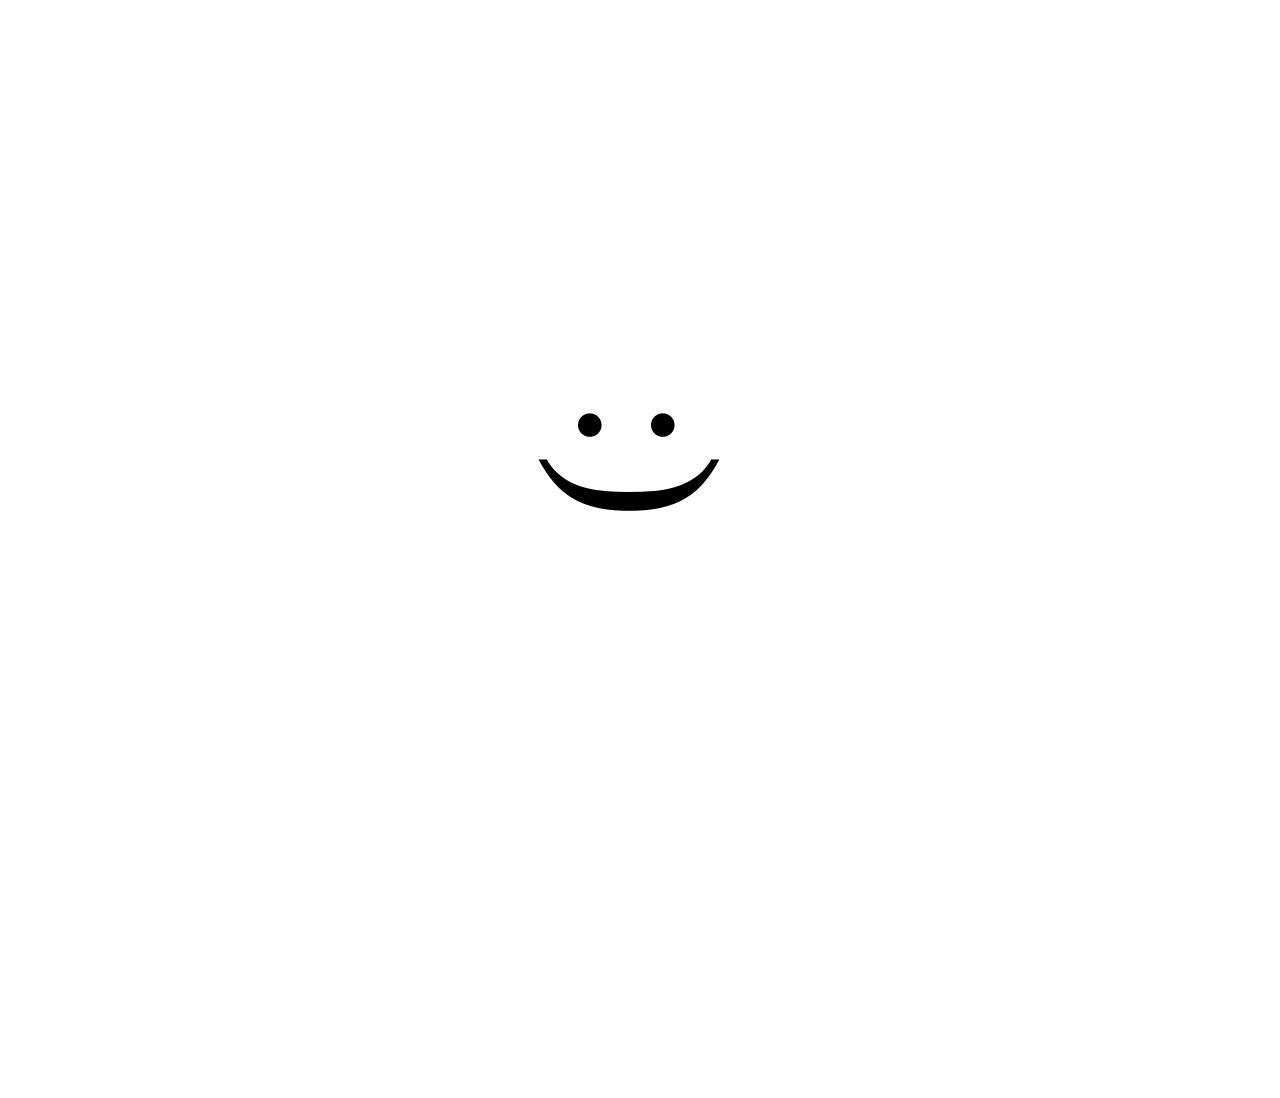
==== index.html @ a6192703 "Initial files added" ====
<html xmlns="http://www.w3.org/1999/xhtml">
<head>
    <!-- Global Site Tag (gtag.js) - Google Analytics -->
    <script async src="https://www.googletagmanager.com/gtag/js?id=UA-97247392-1"></script>
    <script>
        window.dataLayer = window.dataLayer || [];
        function gtag(){dataLayer.push(arguments);}
        gtag('js', new Date());
        gtag('require', 'displayfeatures');
        gtag('config', 'UA-97247392-1');
    </script>
    <title>achintha.net</title>
<style type="text/css">
    .wrapper {
        display: table;
        position: absolute;
        height: 100%;
        width: 100%;
    }
    
    .wrapper-center {
        display: table-cell;
        vertical-align: middle;
    }
	.welcome {
	    text-align: center;
        font-size: 200px;
        transform: rotate(90deg);
	}
</style>
</head>
<body>
    <div class="wrapper">
        <div class="wrapper-center">
            <div class="welcome">:)</div>
        </div>
    </div>
</body>
</html>
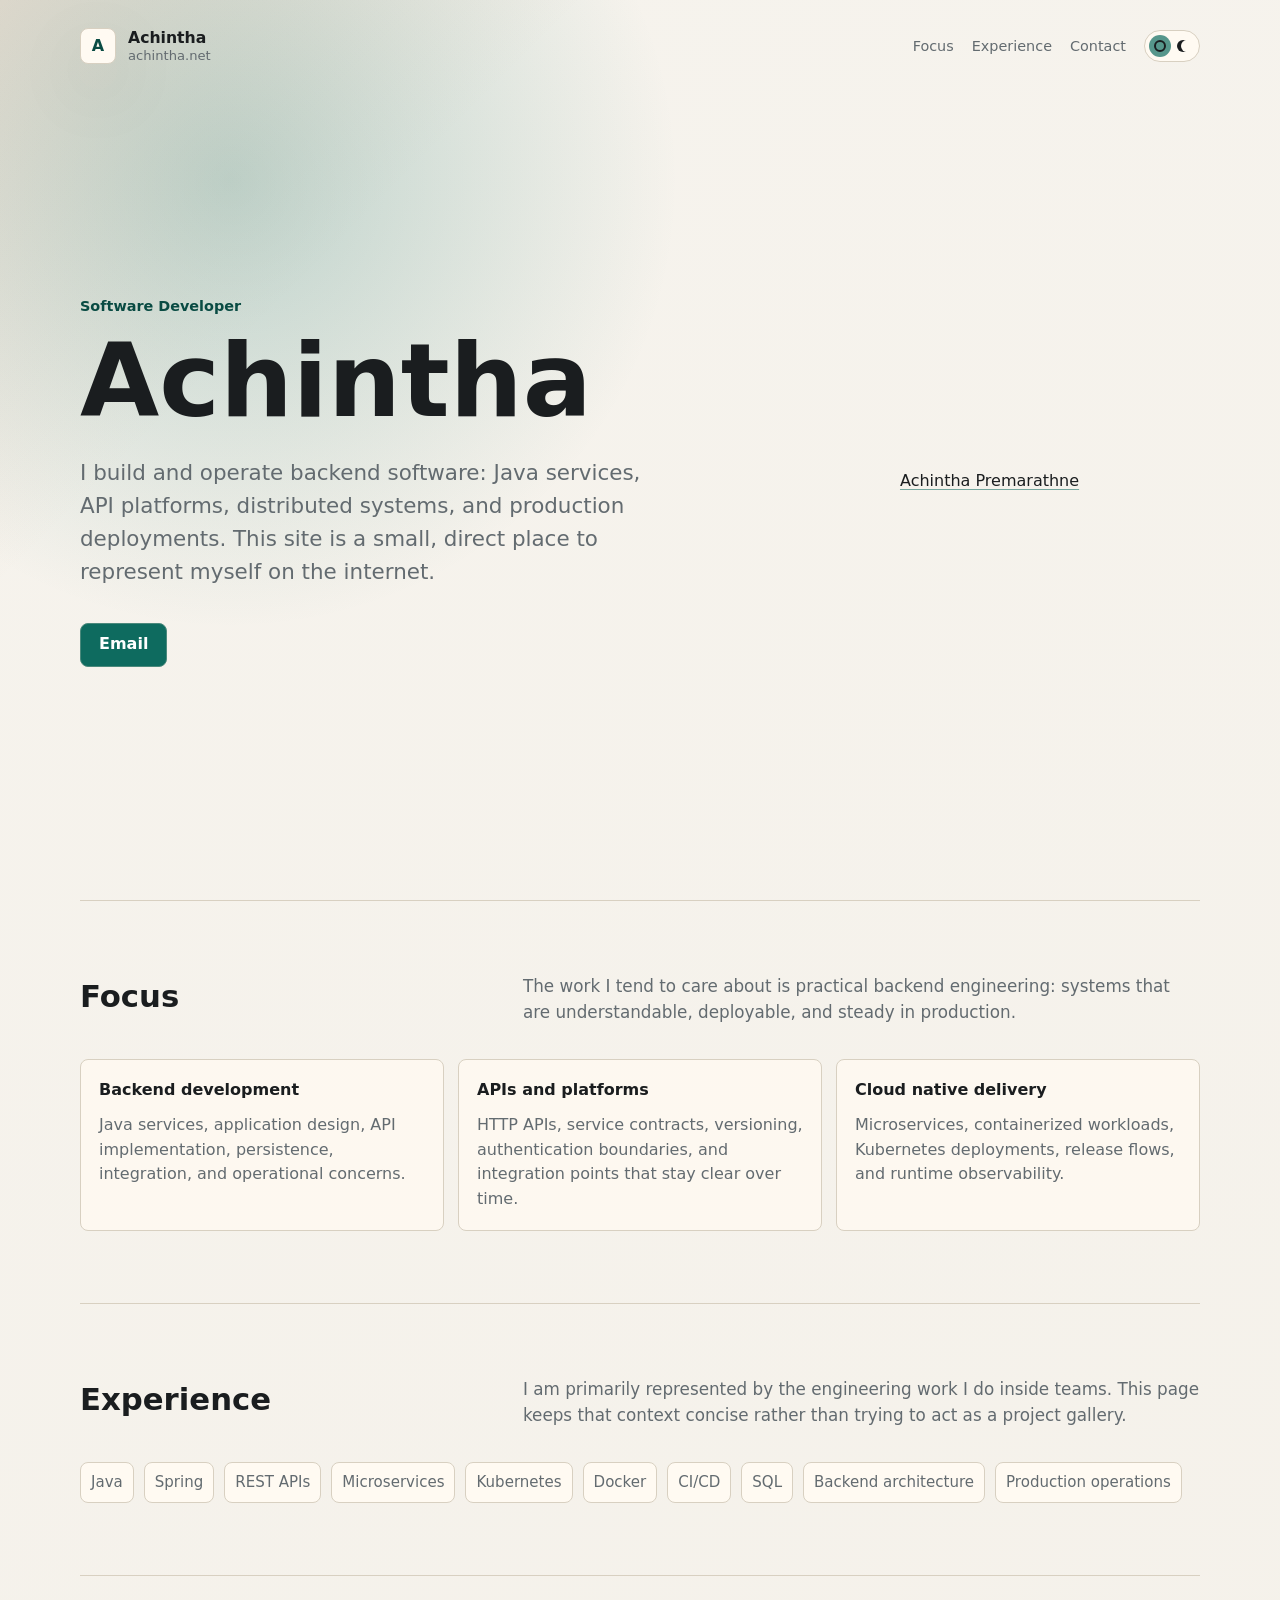
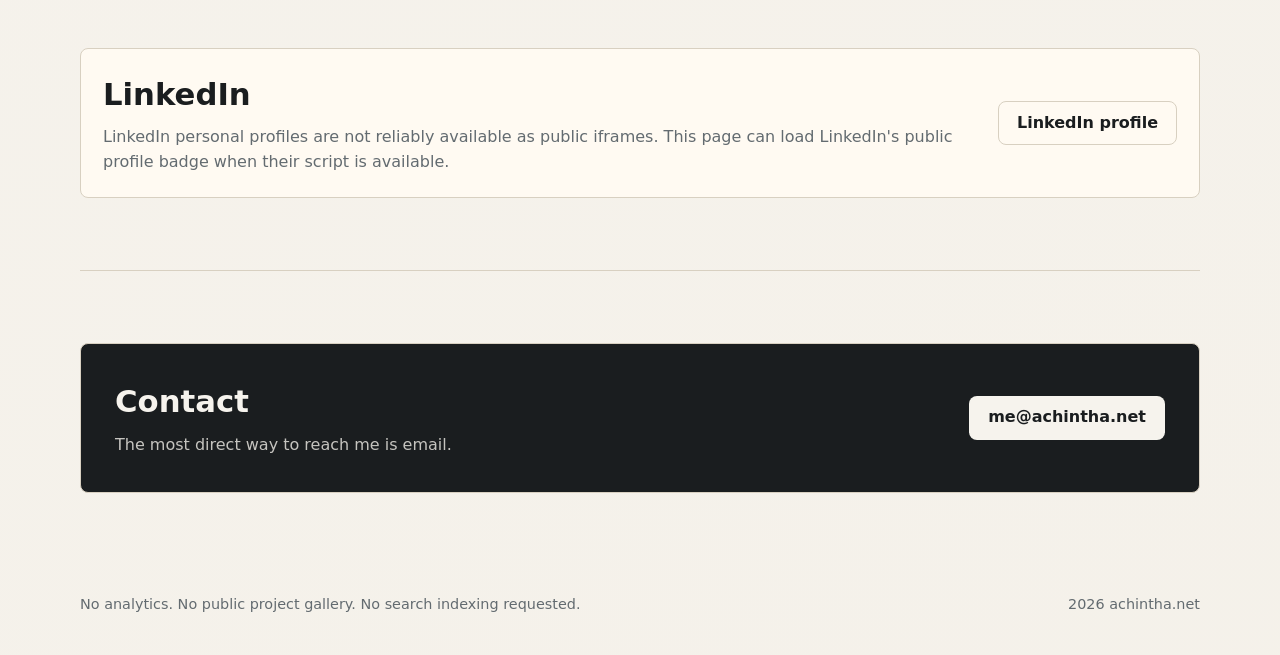
==== commit a49256aa: "Initial commit." ====
--- a/index.html
+++ b/index.html
@@ -1,39 +1,95 @@
-<html xmlns="http://www.w3.org/1999/xhtml">
+<!doctype html>
+<html lang="en">
+
 <head>
-    <!-- Global Site Tag (gtag.js) - Google Analytics -->
-    <script async src="https://www.googletagmanager.com/gtag/js?id=UA-97247392-1"></script>
-    <script>
-        window.dataLayer = window.dataLayer || [];
-        function gtag(){dataLayer.push(arguments);}
-        gtag('js', new Date());
-        gtag('require', 'displayfeatures');
-        gtag('config', 'UA-97247392-1');
-    </script>
-    <title>achintha.net</title>
-<style type="text/css">
-    .wrapper {
-        display: table;
-        position: absolute;
-        height: 100%;
-        width: 100%;
-    }
-    
-    .wrapper-center {
-        display: table-cell;
-        vertical-align: middle;
-    }
-	.welcome {
-	    text-align: center;
-        font-size: 200px;
-        transform: rotate(90deg);
-	}
-</style>
+  <meta charset="utf-8">
+  <meta name="viewport" content="width=device-width, initial-scale=1">
+  <meta name="robots" content="noindex, nofollow, noarchive, nosnippet, noimageindex">
+  <meta name="googlebot" content="noindex, nofollow, noarchive, nosnippet, noimageindex">
+  <meta name="bingbot" content="noindex, nofollow, noarchive, nosnippet, noimageindex">
+  <meta name="referrer" content="strict-origin-when-cross-origin">
+  <meta name="color-scheme" content="light dark">
+  <title>achintha.net</title>
+  <link rel="stylesheet" href="src/css/styles.css">
+  <script src="src/js/scripts.js" defer></script>
 </head>
+
 <body>
-    <div class="wrapper">
-        <div class="wrapper-center">
-            <div class="welcome">:)</div>
+  <div class="page">
+    <header class="site-header">
+      <a class="brand" href="/" aria-label="achintha.net home">
+        <span class="mark" data-field="initial">A</span>
+        <span class="brand-text">
+          <span class="brand-name" data-field="name"></span>
+          <span class="brand-domain" data-field="domain"></span>
+        </span>
+      </a>
+      <div class="header-actions">
+        <nav class="nav" aria-label="Primary navigation" data-region="navigation"></nav>
+        <button class="theme-toggle" type="button" aria-label="Switch to dark theme" aria-pressed="false"
+          data-theme-toggle>
+          <span class="theme-toggle-track" aria-hidden="true">
+            <span class="theme-toggle-icon theme-toggle-icon-light"></span>
+            <span class="theme-toggle-icon theme-toggle-icon-dark"></span>
+            <span class="theme-toggle-knob"></span>
+          </span>
+        </button>
+      </div>
+    </header>
+
+    <main>
+      <section class="hero" aria-labelledby="hero-title">
+        <div>
+          <p class="kicker" data-field="role"></p>
+          <h1 id="hero-title" data-field="name"></h1>
+          <p class="intro" data-field="intro"></p>
+          <div class="actions" data-region="actions"></div>
         </div>
-    </div>
+        <div class="linkedin-render linkedin-render-hero" data-region="hero-linkedin"></div>
+      </section>
+
+      <section class="section" id="focus" aria-labelledby="focus-title">
+        <div class="section-header">
+          <h2 id="focus-title" data-field="focus-title"></h2>
+          <p class="section-lede" data-field="focus-lede"></p>
+        </div>
+        <div class="grid" data-region="focus"></div>
+      </section>
+
+      <section class="section" id="experience" aria-labelledby="experience-title">
+        <div class="section-header">
+          <h2 id="experience-title" data-field="experience-title"></h2>
+          <p class="section-lede" data-field="experience-lede"></p>
+        </div>
+        <ul class="tag-list" data-region="skills"></ul>
+      </section>
+
+      <section class="section" id="linkedin" aria-labelledby="linkedin-title">
+        <div class="linkedin-panel">
+          <div>
+            <h2 id="linkedin-title" data-field="linkedin-title"></h2>
+            <p data-field="linkedin-body"></p>
+          </div>
+          <div class="linkedin-render" data-region="linkedin-action"></div>
+        </div>
+      </section>
+
+      <section class="section" id="contact" aria-labelledby="contact-title">
+        <div class="contact-band">
+          <div>
+            <h2 id="contact-title" data-field="contact-title"></h2>
+            <p data-field="contact-body"></p>
+          </div>
+          <a class="button" data-field="contact-link"></a>
+        </div>
+      </section>
+    </main>
+
+    <footer class="footer">
+      <p data-field="footer-privacy"></p>
+      <p data-field="footer-copyright"></p>
+    </footer>
+  </div>
 </body>
-</html>+
+</html>
--- a/src/css/styles.css
+++ b/src/css/styles.css
@@ -0,0 +1,579 @@
+:root {
+  --bg: #f6f3ed;
+  --surface: #fffaf2;
+  --surface-soft: #ece5d7;
+  --text: #1a1d1f;
+  --muted: #636b70;
+  --line: #d8d0c1;
+  --accent: #0e6b5f;
+  --accent-strong: #094b43;
+  --ambient-primary: rgb(14 107 95 / 24%);
+  --ambient-secondary: rgb(184 94 39 / 12%);
+  --primary-text: #ffffff;
+  --shadow: 0 24px 80px rgb(75 65 46 / 12%);
+  color-scheme: light;
+}
+
+@media (prefers-color-scheme: dark) {
+  :root {
+    --bg: #101312;
+    --surface: #181d1b;
+    --surface-soft: #202724;
+    --text: #f1f0ea;
+    --muted: #a4ada8;
+    --line: #2d3632;
+    --accent: #6fd2be;
+    --accent-strong: #9ee8da;
+    --ambient-primary: rgb(111 210 190 / 28%);
+    --ambient-secondary: rgb(116 135 255 / 16%);
+    --primary-text: #08221e;
+    --shadow: 0 24px 80px rgb(0 0 0 / 35%);
+    color-scheme: dark;
+  }
+}
+
+html[data-theme="light"] {
+  --bg: #f6f3ed;
+  --surface: #fffaf2;
+  --surface-soft: #ece5d7;
+  --text: #1a1d1f;
+  --muted: #636b70;
+  --line: #d8d0c1;
+  --accent: #0e6b5f;
+  --accent-strong: #094b43;
+  --ambient-primary: rgb(14 107 95 / 24%);
+  --ambient-secondary: rgb(184 94 39 / 12%);
+  --primary-text: #ffffff;
+  --shadow: 0 24px 80px rgb(75 65 46 / 12%);
+  color-scheme: light;
+}
+
+html[data-theme="dark"] {
+  --bg: #101312;
+  --surface: #181d1b;
+  --surface-soft: #202724;
+  --text: #f1f0ea;
+  --muted: #a4ada8;
+  --line: #2d3632;
+  --accent: #6fd2be;
+  --accent-strong: #9ee8da;
+  --ambient-primary: rgb(111 210 190 / 28%);
+  --ambient-secondary: rgb(116 135 255 / 16%);
+  --primary-text: #08221e;
+  --shadow: 0 24px 80px rgb(0 0 0 / 35%);
+  color-scheme: dark;
+}
+
+* {
+  box-sizing: border-box;
+}
+
+html {
+  scroll-behavior: smooth;
+}
+
+body {
+  min-width: 320px;
+  margin: 0;
+  background:
+    radial-gradient(circle at 18% 8%, var(--ambient-primary), transparent 28rem),
+    linear-gradient(135deg, var(--ambient-secondary), transparent 26rem),
+    linear-gradient(160deg, var(--bg), color-mix(in srgb, var(--bg) 86%, var(--surface-soft)));
+  color: var(--text);
+  font-family: Inter, ui-sans-serif, system-ui, -apple-system, BlinkMacSystemFont, "Segoe UI", sans-serif;
+  line-height: 1.55;
+}
+
+a {
+  color: inherit;
+  text-decoration-color: color-mix(in srgb, var(--accent) 55%, transparent);
+  text-decoration-thickness: 0.08em;
+  text-underline-offset: 0.2em;
+}
+
+a:hover {
+  color: var(--accent-strong);
+}
+
+.page {
+  width: min(1120px, calc(100% - 40px));
+  margin: 0 auto;
+}
+
+.site-header {
+  display: flex;
+  align-items: center;
+  justify-content: space-between;
+  gap: 24px;
+  padding: 28px 0;
+}
+
+.header-actions {
+  display: flex;
+  align-items: center;
+  gap: 18px;
+}
+
+.brand {
+  display: inline-flex;
+  align-items: center;
+  gap: 12px;
+  min-width: 0;
+  text-decoration: none;
+}
+
+.mark {
+  display: grid;
+  flex: 0 0 auto;
+  width: 36px;
+  height: 36px;
+  place-items: center;
+  border: 1px solid var(--line);
+  border-radius: 8px;
+  background: var(--surface);
+  box-shadow: var(--shadow);
+  color: var(--accent-strong);
+  font-weight: 750;
+}
+
+.brand-text {
+  display: grid;
+  min-width: 0;
+  line-height: 1.2;
+}
+
+.brand-name {
+  overflow: hidden;
+  font-size: 0.98rem;
+  font-weight: 720;
+  text-overflow: ellipsis;
+  white-space: nowrap;
+}
+
+.brand-domain {
+  color: var(--muted);
+  font-size: 0.82rem;
+}
+
+.nav {
+  display: flex;
+  align-items: center;
+  gap: 18px;
+  color: var(--muted);
+  font-size: 0.9rem;
+}
+
+.nav a {
+  text-decoration: none;
+}
+
+.theme-toggle {
+  display: inline-flex;
+  align-items: center;
+  justify-content: center;
+  width: 56px;
+  height: 32px;
+  padding: 0;
+  border: 1px solid var(--line);
+  border-radius: 999px;
+  background: var(--surface);
+  color: var(--text);
+  cursor: pointer;
+}
+
+.theme-toggle:focus-visible {
+  outline: 2px solid var(--accent);
+  outline-offset: 3px;
+}
+
+.theme-toggle-track {
+  position: relative;
+  display: grid;
+  grid-template-columns: 1fr 1fr;
+  align-items: center;
+  width: 48px;
+  height: 24px;
+}
+
+.theme-toggle-icon {
+  position: relative;
+  z-index: 1;
+  display: block;
+  justify-self: center;
+}
+
+.theme-toggle-icon-light {
+  width: 12px;
+  height: 12px;
+  border: 2px solid currentColor;
+  border-radius: 50%;
+}
+
+.theme-toggle-icon-dark {
+  width: 12px;
+  height: 12px;
+  border-radius: 50%;
+  box-shadow: -4px 0 0 0 currentColor;
+  transform: translateX(3px);
+}
+
+.theme-toggle-knob {
+  position: absolute;
+  top: 1px;
+  left: 1px;
+  width: 22px;
+  height: 22px;
+  border-radius: 50%;
+  background: color-mix(in srgb, var(--accent) 70%, var(--surface));
+  transition: transform 180ms ease;
+}
+
+html[data-theme="dark"] .theme-toggle-knob {
+  transform: translateX(24px);
+}
+
+html[data-theme="light"] .theme-toggle-knob {
+  transform: translateX(0);
+}
+
+@media (prefers-color-scheme: dark) {
+  html:not([data-theme]) .theme-toggle-knob {
+    transform: translateX(24px);
+  }
+}
+
+.hero {
+  display: grid;
+  grid-template-columns: minmax(0, 1.1fr) minmax(280px, 0.9fr);
+  gap: clamp(28px, 5vw, 72px);
+  align-items: center;
+  min-height: calc(100svh - 92px);
+  padding: 48px 0 78px;
+}
+
+.kicker {
+  margin: 0 0 16px;
+  color: var(--accent-strong);
+  font-size: 0.9rem;
+  font-weight: 700;
+  letter-spacing: 0;
+}
+
+h1 {
+  max-width: 11ch;
+  margin: 0;
+  font-size: clamp(3rem, 8vw, 6.8rem);
+  line-height: 0.92;
+  letter-spacing: 0;
+}
+
+.intro {
+  max-width: 680px;
+  margin: 28px 0 0;
+  color: var(--muted);
+  font-size: clamp(1.08rem, 1.8vw, 1.34rem);
+}
+
+.actions {
+  display: flex;
+  flex-wrap: wrap;
+  gap: 12px;
+  margin-top: 34px;
+}
+
+.button {
+  display: inline-flex;
+  align-items: center;
+  justify-content: center;
+  min-height: 44px;
+  padding: 0 18px;
+  border: 1px solid var(--line);
+  border-radius: 8px;
+  background: var(--surface);
+  color: var(--text);
+  font-weight: 690;
+  text-decoration: none;
+}
+
+.button.primary {
+  border-color: color-mix(in srgb, var(--accent) 70%, var(--line));
+  background: var(--accent);
+  color: var(--primary-text);
+}
+
+.system-card {
+  position: relative;
+  overflow: hidden;
+  border: 1px solid var(--line);
+  border-radius: 8px;
+  background: color-mix(in srgb, var(--surface) 82%, transparent);
+  box-shadow: var(--shadow);
+}
+
+.system-card::before {
+  position: absolute;
+  inset: 0;
+  background:
+    linear-gradient(90deg, color-mix(in srgb, var(--line) 52%, transparent) 1px, transparent 1px),
+    linear-gradient(color-mix(in srgb, var(--line) 52%, transparent) 1px, transparent 1px);
+  background-size: 28px 28px;
+  content: "";
+  mask-image: linear-gradient(180deg, rgb(0 0 0 / 60%), transparent);
+  pointer-events: none;
+}
+
+.terminal {
+  position: relative;
+  padding: 18px;
+}
+
+.terminal-bar {
+  display: flex;
+  gap: 7px;
+  margin-bottom: 22px;
+}
+
+.dot {
+  width: 10px;
+  height: 10px;
+  border-radius: 50%;
+  background: var(--line);
+}
+
+.diagram {
+  display: grid;
+  gap: 12px;
+}
+
+.node {
+  display: flex;
+  align-items: center;
+  justify-content: space-between;
+  gap: 14px;
+  min-height: 54px;
+  padding: 14px;
+  border: 1px solid var(--line);
+  border-radius: 8px;
+  background: var(--surface);
+}
+
+.node-title {
+  display: block;
+  font-weight: 720;
+}
+
+.node-subtitle {
+  display: block;
+  color: var(--muted);
+  font-size: 0.86rem;
+}
+
+.node-tag {
+  flex: 0 0 auto;
+  color: var(--accent-strong);
+  font-size: 0.78rem;
+  font-weight: 760;
+}
+
+.section {
+  padding: 72px 0;
+  border-top: 1px solid var(--line);
+}
+
+.section-header {
+  display: grid;
+  grid-template-columns: minmax(180px, 0.38fr) minmax(0, 0.62fr);
+  gap: 28px;
+  margin-bottom: 34px;
+}
+
+.section h2 {
+  margin: 0;
+  font-size: clamp(1.6rem, 2.4vw, 2.2rem);
+  letter-spacing: 0;
+}
+
+.section-lede {
+  margin: 0;
+  color: var(--muted);
+  font-size: 1.05rem;
+}
+
+.grid {
+  display: grid;
+  grid-template-columns: repeat(3, minmax(0, 1fr));
+  gap: 14px;
+}
+
+.card {
+  min-height: 160px;
+  padding: 18px;
+  border: 1px solid var(--line);
+  border-radius: 8px;
+  background: color-mix(in srgb, var(--surface) 86%, transparent);
+}
+
+.card h3 {
+  margin: 0 0 10px;
+  font-size: 1rem;
+  letter-spacing: 0;
+}
+
+.card p {
+  margin: 0;
+  color: var(--muted);
+}
+
+.tag-list {
+  display: flex;
+  flex-wrap: wrap;
+  gap: 10px;
+  margin: 0;
+  padding: 0;
+  list-style: none;
+}
+
+.tag-list li {
+  padding: 8px 10px;
+  border: 1px solid var(--line);
+  border-radius: 8px;
+  background: var(--surface);
+  color: var(--muted);
+  font-size: 0.94rem;
+}
+
+.linkedin-panel {
+  display: grid;
+  grid-template-columns: minmax(0, 1fr) auto;
+  gap: 20px;
+  align-items: center;
+  padding: 22px;
+  border: 1px solid var(--line);
+  border-radius: 8px;
+  background: var(--surface);
+}
+
+.linkedin-panel p {
+  margin: 6px 0 0;
+  color: var(--muted);
+}
+
+.linkedin-render {
+  min-width: min(100%, 300px);
+}
+
+.linkedin-render-hero {
+  justify-self: end;
+}
+
+.contact-band {
+  display: grid;
+  grid-template-columns: minmax(0, 1fr) auto;
+  gap: 24px;
+  align-items: center;
+  padding: 34px;
+  border: 1px solid var(--line);
+  border-radius: 8px;
+  background: var(--text);
+  color: var(--bg);
+}
+
+.contact-band h2 {
+  color: inherit;
+}
+
+.contact-band p {
+  max-width: 680px;
+  margin: 8px 0 0;
+  color: color-mix(in srgb, var(--bg) 78%, transparent);
+}
+
+.contact-band .button {
+  border-color: color-mix(in srgb, var(--bg) 30%, transparent);
+  background: var(--bg);
+  color: var(--text);
+}
+
+.footer {
+  display: flex;
+  justify-content: space-between;
+  gap: 20px;
+  padding: 28px 0 40px;
+  color: var(--muted);
+  font-size: 0.9rem;
+}
+
+.footer p {
+  margin: 0;
+}
+
+.content-error {
+  max-width: 680px;
+  margin: 40px auto;
+  padding: 18px;
+  border: 1px solid var(--line);
+  border-radius: 8px;
+  background: var(--surface);
+  color: var(--muted);
+}
+
+@media (max-width: 820px) {
+  .page {
+    width: min(100% - 28px, 680px);
+  }
+
+    .site-header {
+      align-items: center;
+    }
+
+    .nav {
+    display: none;
+  }
+
+  .hero,
+  .section-header,
+  .contact-band,
+  .linkedin-panel {
+    grid-template-columns: 1fr;
+  }
+
+  .hero {
+    min-height: auto;
+    padding-top: 36px;
+  }
+
+  .linkedin-render-hero {
+    justify-self: start;
+  }
+
+  h1 {
+    max-width: 9ch;
+  }
+
+  .grid {
+    grid-template-columns: 1fr;
+  }
+}
+
+@media (max-width: 520px) {
+  .page {
+    width: min(100% - 22px, 680px);
+  }
+
+  .hero {
+    padding-bottom: 58px;
+  }
+
+  .actions,
+  .footer {
+    display: grid;
+  }
+
+  .button {
+    width: 100%;
+  }
+
+  .contact-band {
+    padding: 22px;
+  }
+}
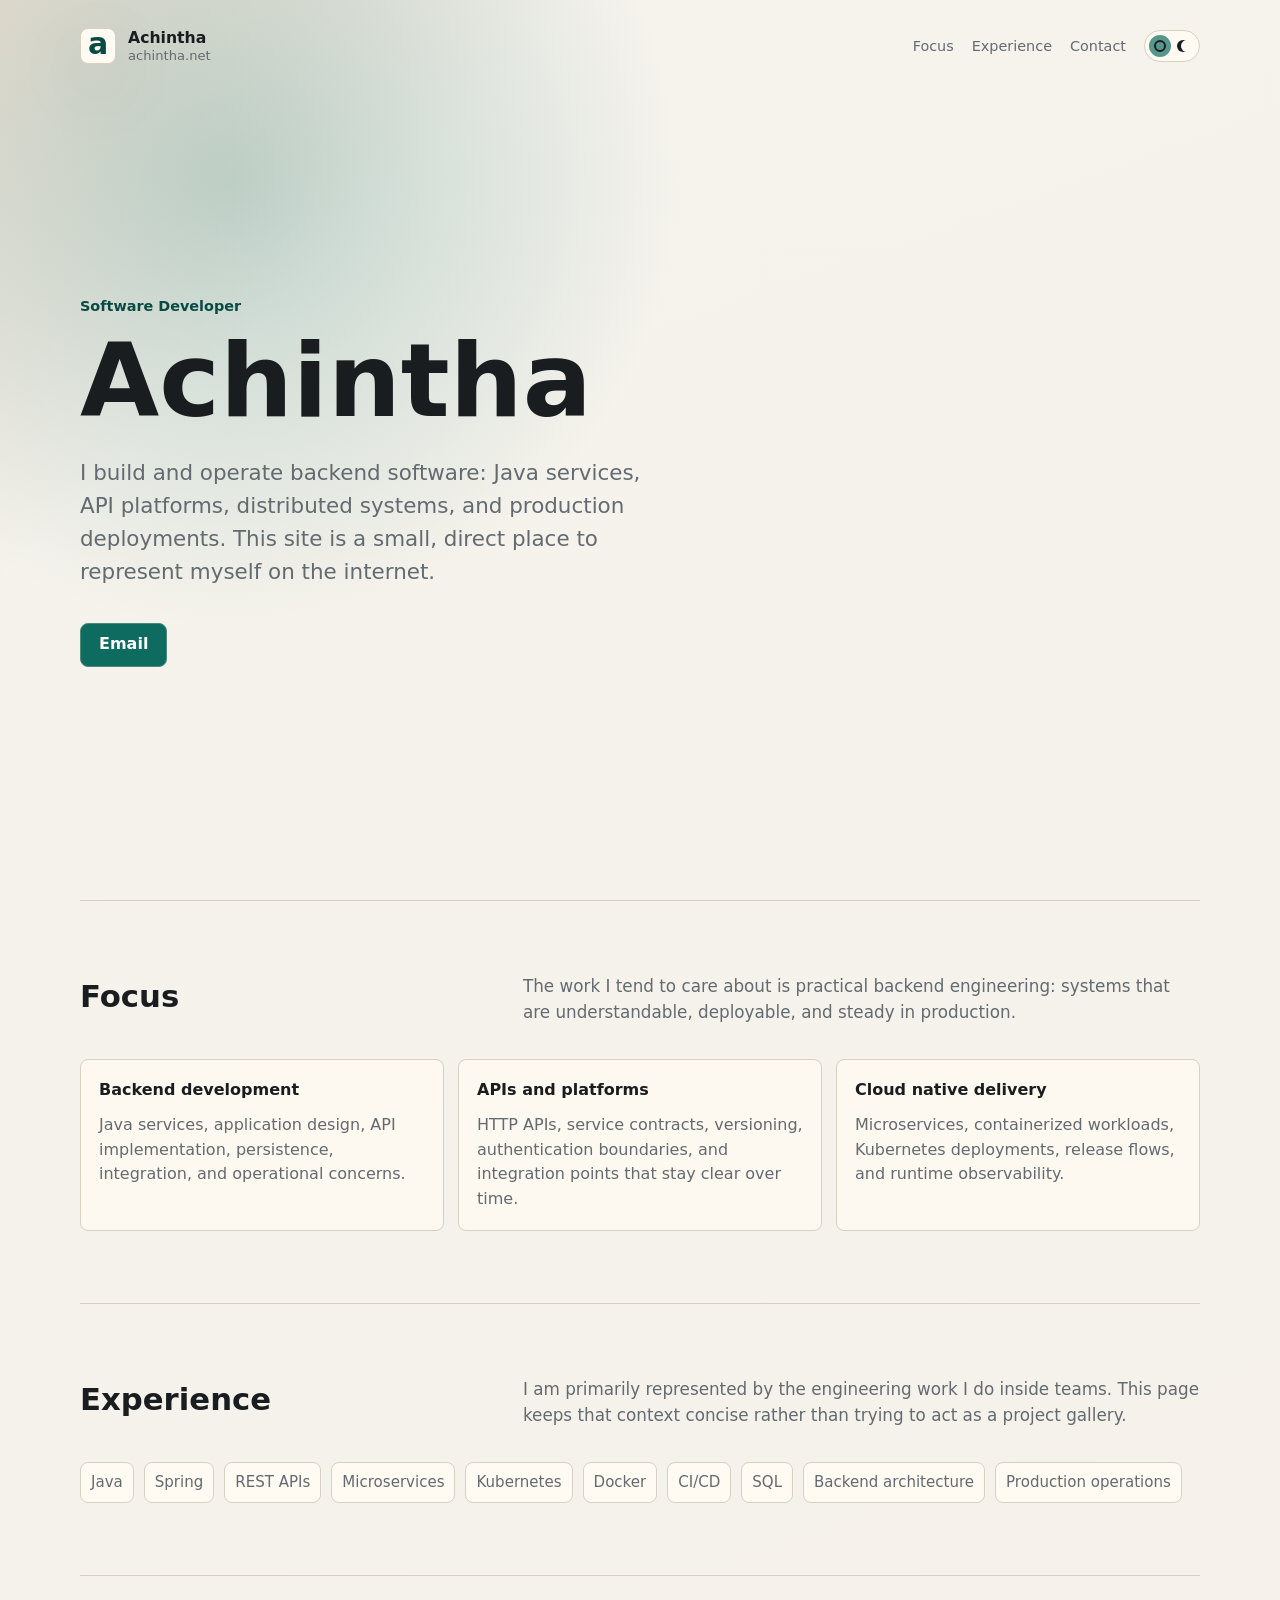
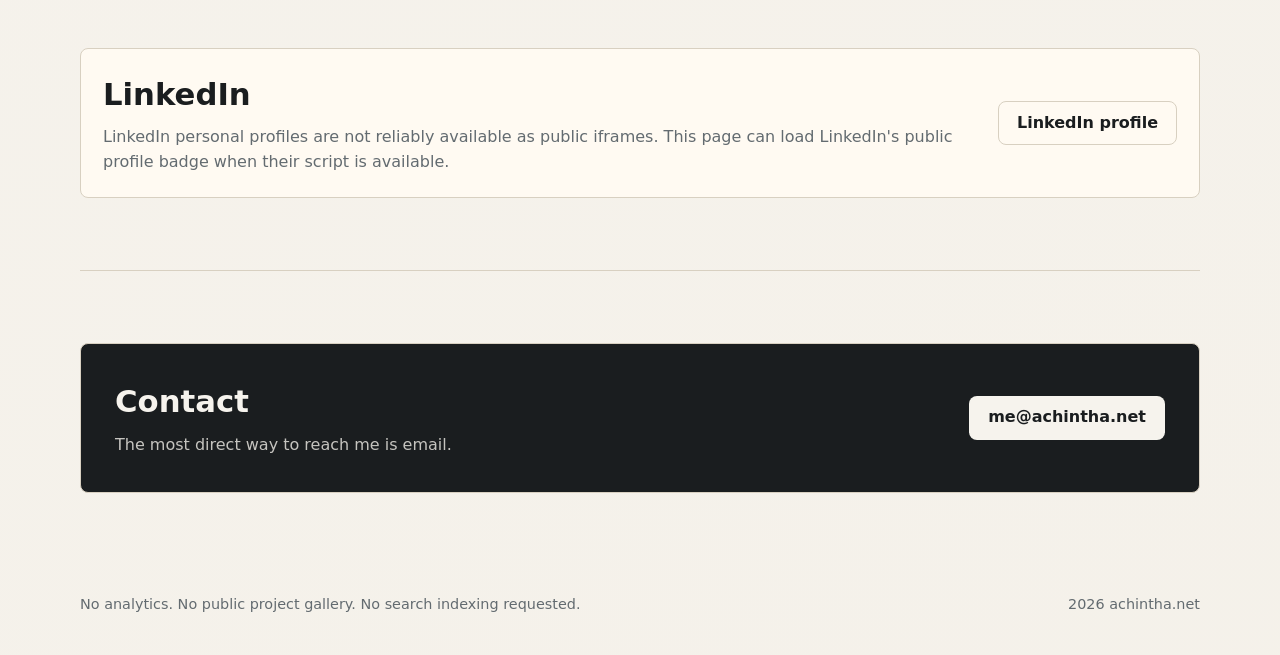
==== commit 8e10699f: "Changes to the in-badge styling." ====
--- a/index.html
+++ b/index.html
@@ -18,11 +18,14 @@
   <div class="page">
     <header class="site-header">
       <a class="brand" href="/" aria-label="achintha.net home">
-        <span class="mark" data-field="initial">A</span>
+        <span class="mark" aria-hidden="true">
+          <span class="mark-letter" data-field="initial">a</span>
+        </span>
         <span class="brand-text">
-          <span class="brand-name" data-field="name"></span>
-          <span class="brand-domain" data-field="domain"></span>
-        </span>
+          <span class="brand-text">
+            <span class="brand-name" data-field="name"></span>
+            <span class="brand-domain" data-field="domain"></span>
+          </span>
       </a>
       <div class="header-actions">
         <nav class="nav" aria-label="Primary navigation" data-region="navigation"></nav>
--- a/src/css/styles.css
+++ b/src/css/styles.css
@@ -133,7 +133,19 @@
   background: var(--surface);
   box-shadow: var(--shadow);
   color: var(--accent-strong);
+}
+
+.mark-letter {
+  display: block;
+  font-size: 30px;
   font-weight: 750;
+  transform: translateY(-8px);
+}
+
+.mark img {
+  display: block;
+  width: 20px;
+  height: 20px;
 }
 
 .brand-text {
@@ -459,11 +471,68 @@
 }
 
 .linkedin-render {
+  --linkedin-badge-width: 672px;
   min-width: min(100%, 300px);
 }
 
+.linkedin-render .LI-profile-badge,
+.linkedin-render iframe {
+  display: block;
+}
+
+.linkedin-render iframe {
+  border: 0;
+}
+
 .linkedin-render-hero {
+  position: relative;
+  isolation: isolate;
   justify-self: end;
+  width: min(100%, var(--linkedin-badge-width));
+  overflow: hidden;
+  border-radius: 12px;
+  background: transparent;
+}
+
+.linkedin-render-hero .linkedin-badge-theme {
+  position: absolute;
+  inset: 0;
+  opacity: 0;
+  pointer-events: none;
+}
+
+html[data-theme="light"] .linkedin-render-hero .linkedin-badge-theme[data-badge-theme="light"],
+html[data-theme="dark"] .linkedin-render-hero .linkedin-badge-theme[data-badge-theme="dark"] {
+  position: relative;
+  display: flex;
+  justify-content: center;
+  width: fit-content;
+  max-width: 100%;
+  margin-inline: auto;
+  opacity: 1;
+  pointer-events: auto;
+}
+
+.linkedin-render-hero .LI-profile-badge,
+.linkedin-render-hero iframe {
+  overflow: hidden;
+  max-width: 100%;
+  border-radius: 12px;
+  background: transparent;
+}
+
+.linkedin-render-hero iframe {
+  clip-path: inset(1px 10px 5px 1px round 12px);
+}
+
+.linkedin-render-hero .linkedin-badge-theme::after {
+  position: absolute;
+  inset: 1px 10px 5px 1px;
+  z-index: 2;
+  border: 1px solid color-mix(in srgb, var(--line) 82%, var(--text));
+  border-radius: 12px;
+  content: "";
+  pointer-events: none;
 }
 
 .contact-band {
@@ -543,7 +612,10 @@
   }
 
   .linkedin-render-hero {
-    justify-self: start;
+    display: flex;
+    justify-content: center;
+    justify-self: center;
+    width: 100%;
   }
 
   h1 {
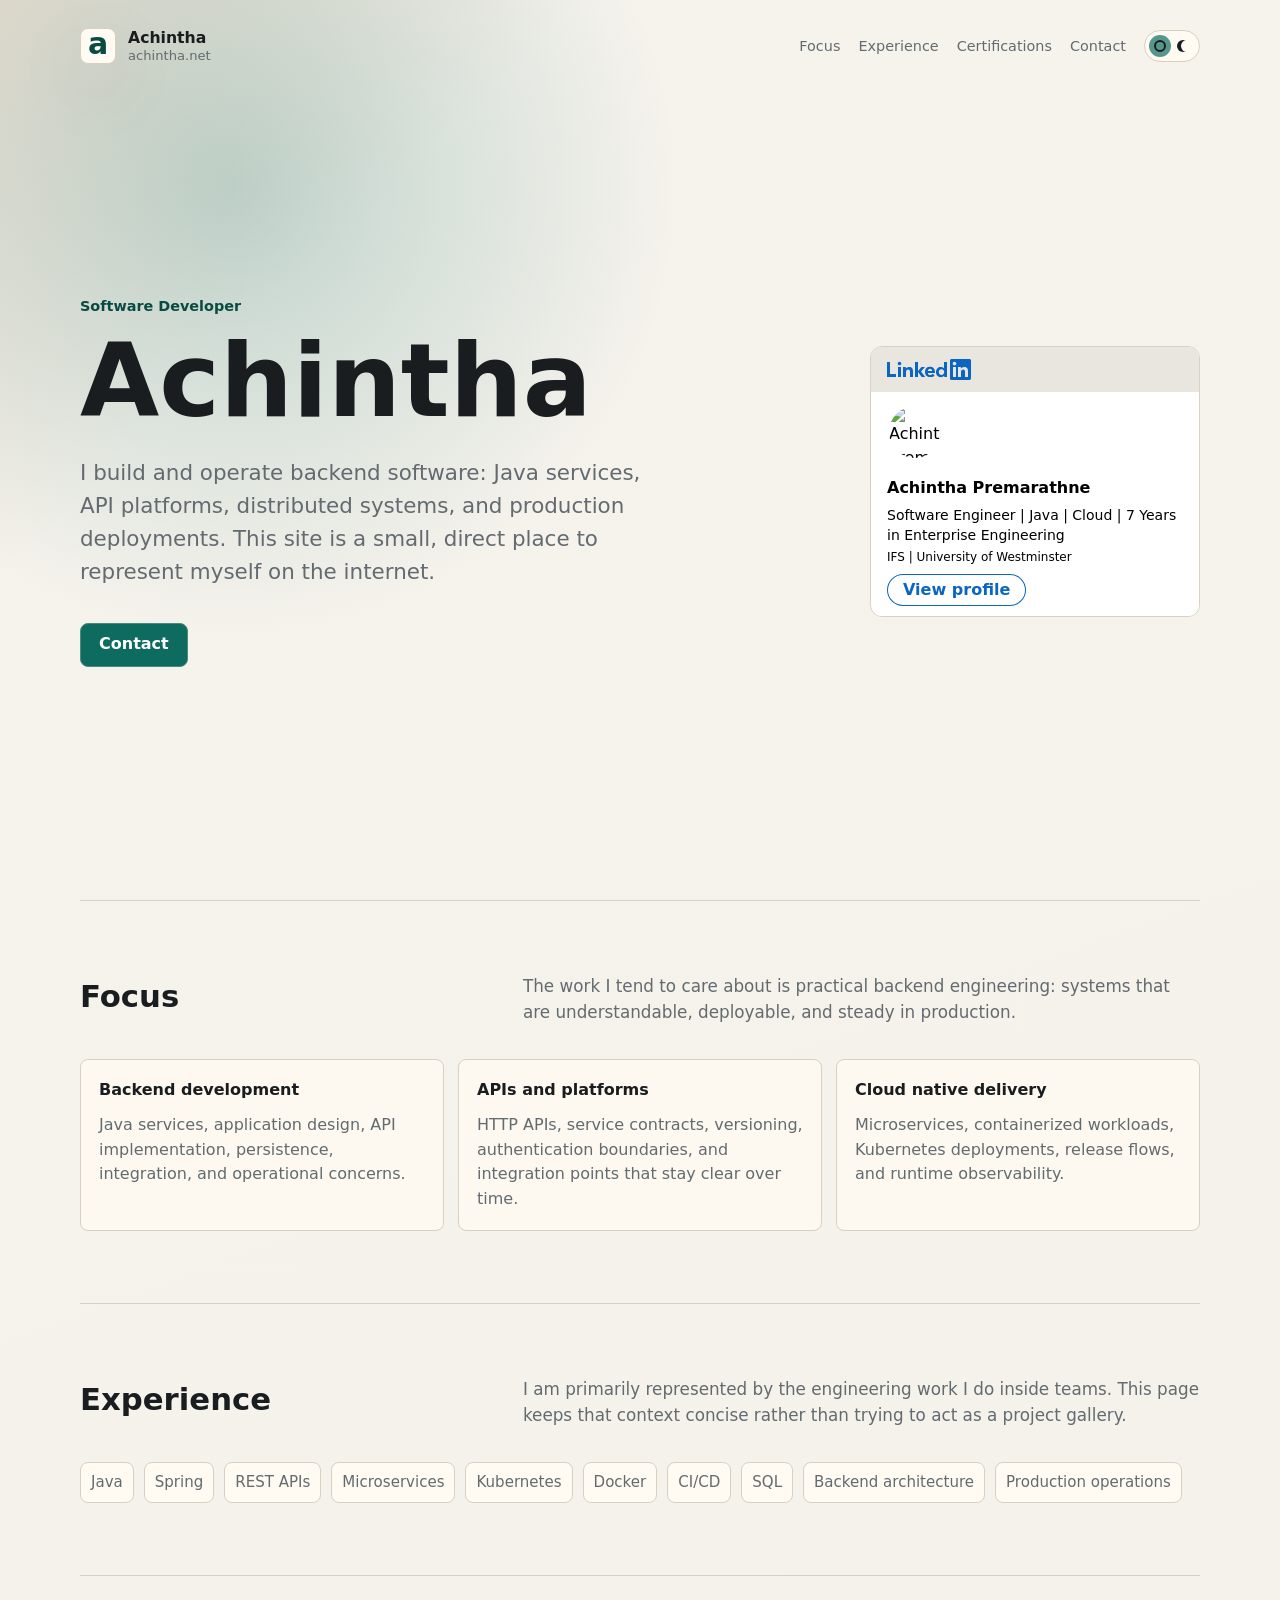
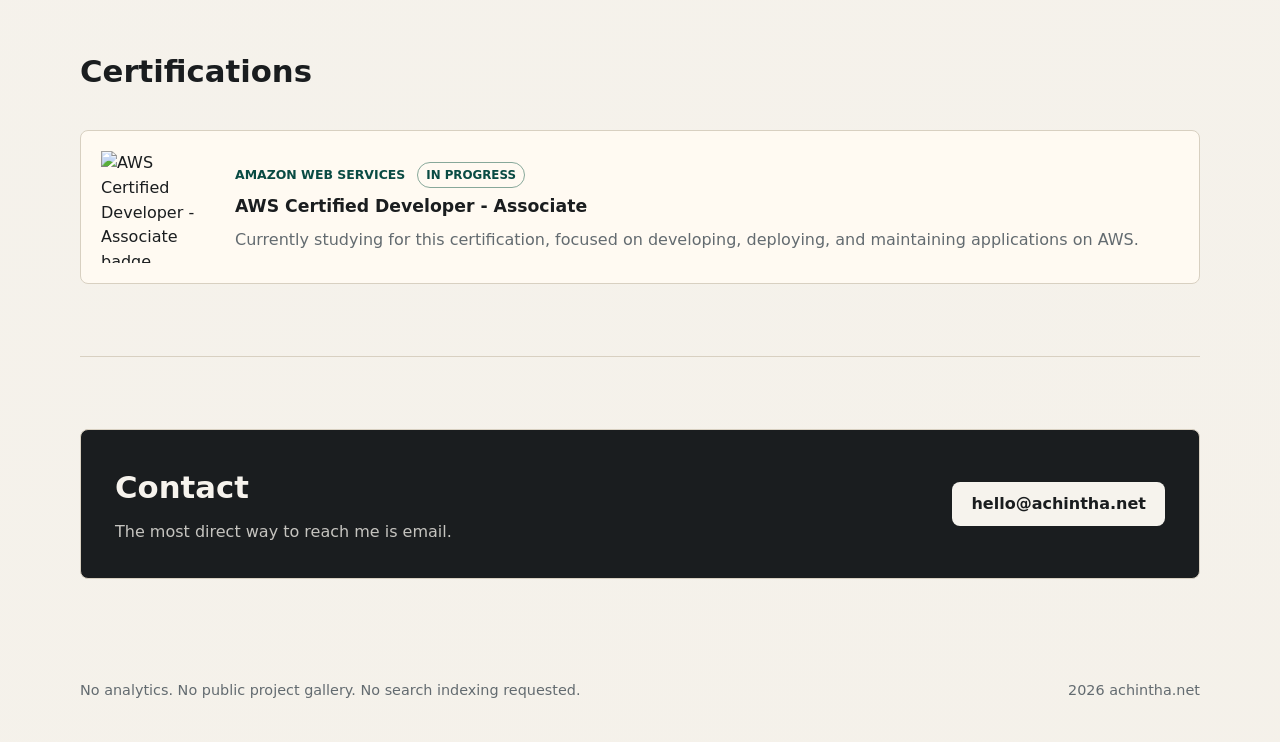
==== commit 4a86adc7: "Updates to the in badge, certifications section." ====
--- a/index.html
+++ b/index.html
@@ -67,14 +67,12 @@
         <ul class="tag-list" data-region="skills"></ul>
       </section>
 
-      <section class="section" id="linkedin" aria-labelledby="linkedin-title">
-        <div class="linkedin-panel">
-          <div>
-            <h2 id="linkedin-title" data-field="linkedin-title"></h2>
-            <p data-field="linkedin-body"></p>
-          </div>
-          <div class="linkedin-render" data-region="linkedin-action"></div>
+      <section class="section" id="certifications" aria-labelledby="certifications-title">
+        <div class="section-header">
+          <h2 id="certifications-title" data-field="certifications-title"></h2>
+          <p class="section-lede" data-field="certifications-lede"></p>
         </div>
+        <div class="certification-list" data-region="certifications"></div>
       </section>
 
       <section class="section" id="contact" aria-labelledby="contact-title">
--- a/src/css/styles.css
+++ b/src/css/styles.css
@@ -454,24 +454,71 @@
   font-size: 0.94rem;
 }
 
-.linkedin-panel {
-  display: grid;
-  grid-template-columns: minmax(0, 1fr) auto;
-  gap: 20px;
-  align-items: center;
-  padding: 22px;
+.certification-list {
+  display: grid;
+  grid-template-columns: minmax(0, 1fr);
+  gap: 14px;
+}
+
+.certification-card {
+  display: grid;
+  grid-template-columns: 112px minmax(0, 1fr);
+  gap: 22px;
+  align-items: center;
+  width: 100%;
+  padding: 20px;
   border: 1px solid var(--line);
   border-radius: 8px;
   background: var(--surface);
 }
 
-.linkedin-panel p {
-  margin: 6px 0 0;
+.certification-image {
+  display: block;
+  width: 112px;
+  height: 112px;
+  object-fit: contain;
+}
+
+.certification-card h3 {
+  margin: 5px 0 8px;
+  font-size: 1.08rem;
+  letter-spacing: 0;
+}
+
+.certification-card p {
+  margin: 0;
+}
+
+.certification-meta {
+  display: flex;
+  flex-wrap: wrap;
+  gap: 8px 12px;
+  align-items: center;
+}
+
+.certification-issuer {
+  color: var(--accent-strong);
+  font-size: 0.78rem;
+  font-weight: 760;
+  text-transform: uppercase;
+}
+
+.certification-status {
+  padding: 3px 8px;
+  border: 1px solid color-mix(in srgb, var(--accent) 40%, var(--line));
+  border-radius: 999px;
+  color: var(--accent-strong);
+  font-size: 0.74rem;
+  font-weight: 760;
+  text-transform: uppercase;
+}
+
+.certification-summary {
   color: var(--muted);
 }
 
 .linkedin-render {
-  --linkedin-badge-width: 672px;
+  --linkedin-badge-width: 330px;
   min-width: min(100%, 300px);
 }
 
@@ -490,8 +537,20 @@
   justify-self: end;
   width: min(100%, var(--linkedin-badge-width));
   overflow: hidden;
+  background: transparent;
+}
+
+.linkedin-render-hero > iframe {
+  border: 1px solid #5f6864;
   border-radius: 12px;
-  background: transparent;
+}
+
+html[data-theme="light"] .linkedin-render-hero > iframe {
+  border-color: #d8d0c1;
+}
+
+html[data-theme="dark"] .linkedin-render-hero > iframe {
+  border-color: #5f6864;
 }
 
 .linkedin-render-hero .linkedin-badge-theme {
@@ -521,8 +580,8 @@
   background: transparent;
 }
 
-.linkedin-render-hero iframe {
-  clip-path: inset(1px 10px 5px 1px round 12px);
+.linkedin-render-hero iframe:not(.linkedin-local-badge-frame) {
+  clip-path: inset(1px 11px 5px 1px round 12px);
 }
 
 .linkedin-render-hero .linkedin-badge-theme::after {
@@ -535,6 +594,15 @@
   pointer-events: none;
 }
 
+.linkedin-local-badge-frame {
+  width: min(100%, 330px);
+  height: 271px;
+  border: 0;
+  border-radius: 8px;
+  background: transparent;
+  overflow: hidden;
+}
+
 .contact-band {
   display: grid;
   grid-template-columns: minmax(0, 1fr) auto;
@@ -591,18 +659,17 @@
     width: min(100% - 28px, 680px);
   }
 
-    .site-header {
-      align-items: center;
-    }
-
-    .nav {
+  .site-header {
+    align-items: center;
+  }
+
+  .nav {
     display: none;
   }
 
   .hero,
   .section-header,
-  .contact-band,
-  .linkedin-panel {
+  .contact-band {
     grid-template-columns: 1fr;
   }
 
@@ -625,6 +692,16 @@
   .grid {
     grid-template-columns: 1fr;
   }
+
+  .certification-card {
+    grid-template-columns: 88px minmax(0, 1fr);
+    gap: 16px;
+  }
+
+  .certification-image {
+    width: 88px;
+    height: 88px;
+  }
 }
 
 @media (max-width: 520px) {
